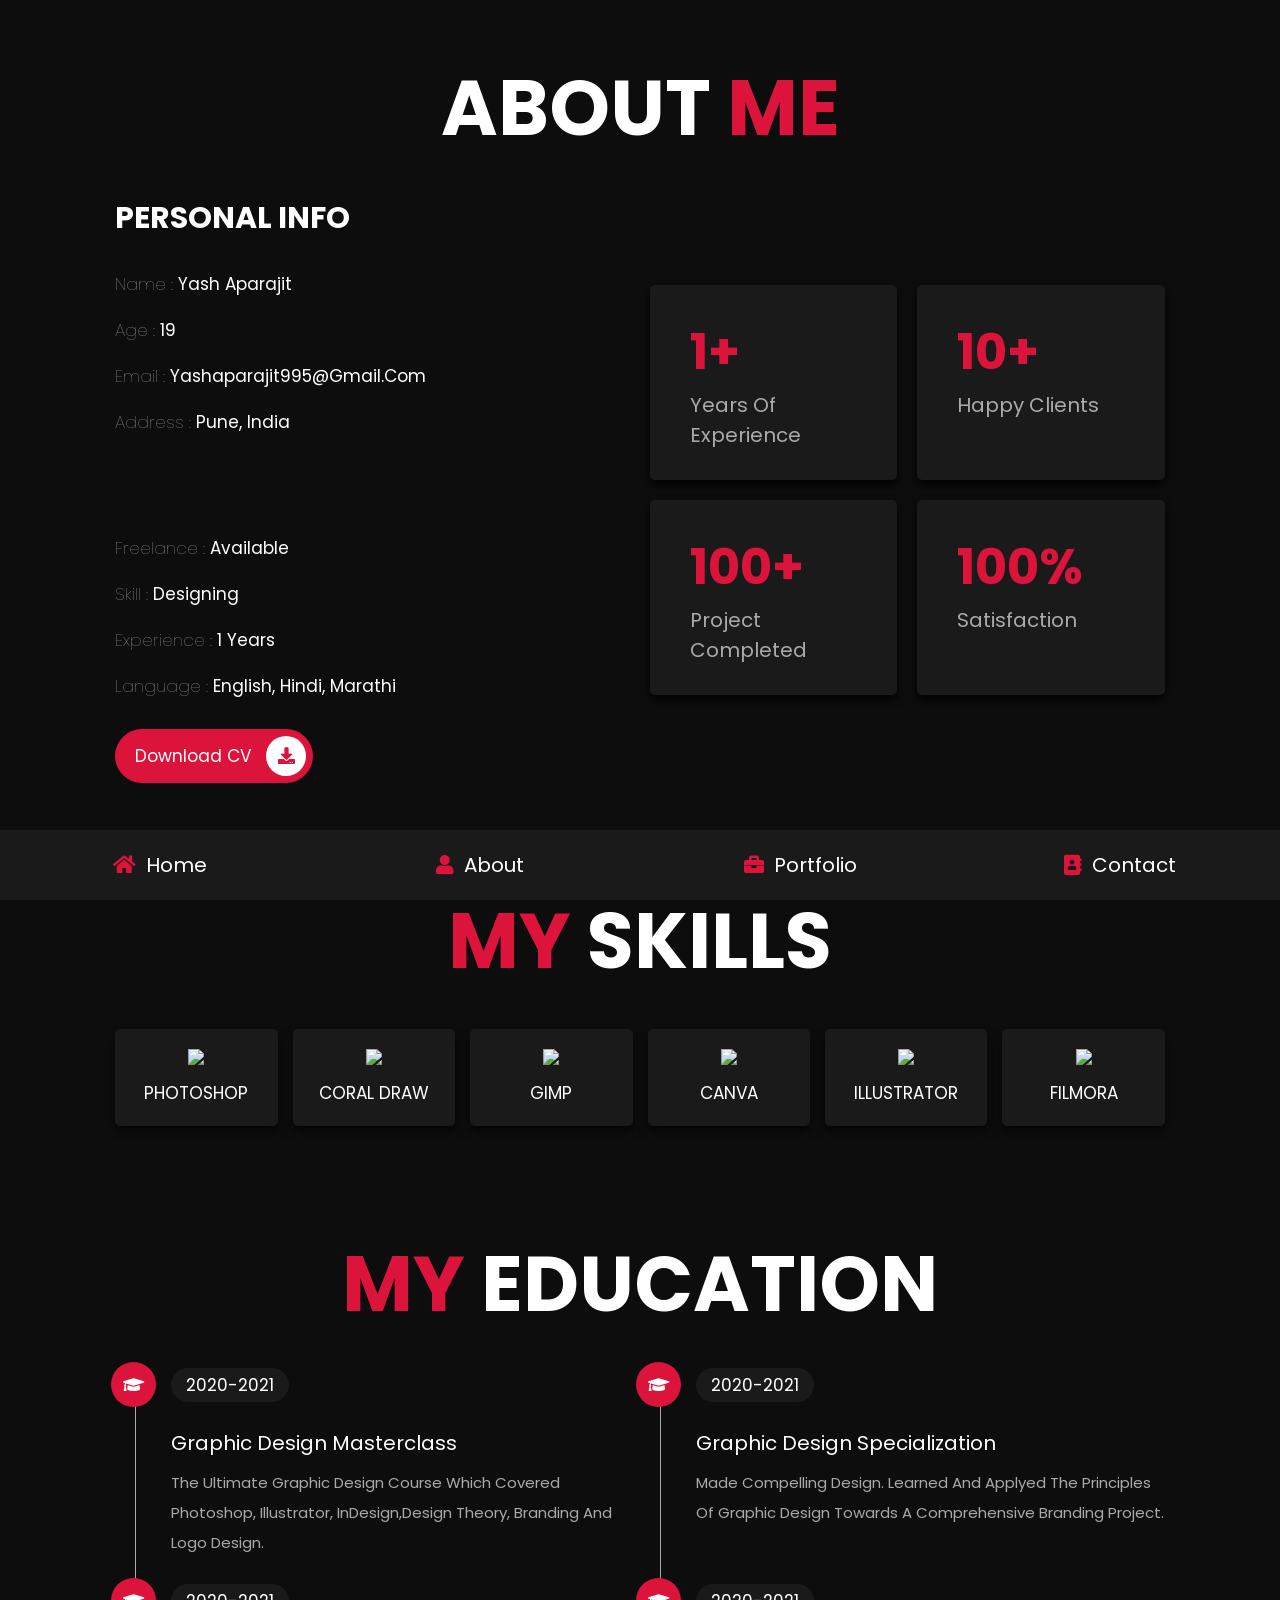
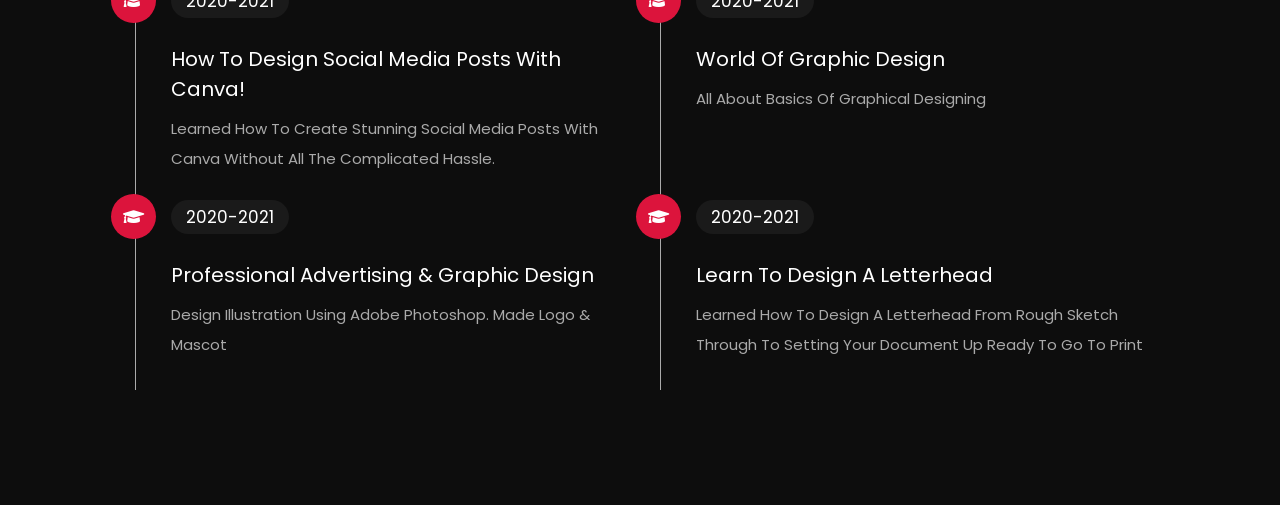
==== about.html @ 3bfcda6c "portfolio" ====
<!DOCTYPE html>
<html lang="en">
<head>
    <meta charset="UTF-8">
    <meta http-equiv="X-UA-Compatible" content="IE=edge">
    <meta name="viewport" content="width=device-width, initial-scale=1.0">
    <title>about</title>

    <!-- font awesome cdn link  -->
    <link rel="stylesheet" href="https://cdnjs.cloudflare.com/ajax/libs/font-awesome/5.15.4/css/all.min.css">

    <!-- custom css file link  -->
    <link rel="stylesheet" href="css/style.css">

</head>
<body>
    
<!-- navbar section starts  -->

<nav class="navbar">
    <a href="index.html"> <i class="fas fa-home"></i> <span>home</span> </a>
    <a href="about.html"> <i class="fas fa-user"></i> <span>about</span> </a>
    <a href="portfolio.html"> <i class="fas fa-briefcase"></i> <span>portfolio</span> </a>
    <a href="contact.html"> <i class="fas fa-address-book"></i> <span>contact</span> </a>
</nav>

<!-- navbar section ends -->

<!-- about section starts  -->

<section class="about">

    <h1 class="heading"> about <span>me</span> </h1>

    <div class="row">

        <div class="info-container">

            <h1>personal info</h1>

            <div class="box-container">

                <div class="box">
                    <h3> <span>name : </span> Yash Aparajit </h3>
                    <h3> <span>age : </span> 19 </h3>
                    <h3> <span>email : </span> Yashaparajit995@gmail.com </h3>
                    <h3> <span>address : </span> Pune, india </h3>
                </div>
    
                <div class="box">
                    <h3> <span>freelance : </span> available </h3>
                    <h3> <span>skill : </span> Designing </h3>
                    <h3> <span>experience : </span> 1 years </h3>
                    <h3> <span>language : </span> english, hindi, marathi </h3>
                </div>
                

            </div>

            <a href="E:\coding\Graphic Portfolio\personal portfolio\images\PORTFOLIO.png" class="btn"> download CV <i class="fas fa-download"></i> </a>

        </div>

        <div class="count-container">

            <div class="box">
                <h3>1+</h3>
                <p>years of experience</p>
            </div>

            <div class="box">
                <h3>10+</h3>
                <p>happy clients</p>
            </div>

            <div class="box">
                <h3>100+</h3>
                <p>project completed</p>
            </div>

            <div class="box">
                <h3>100%</h3>
                <p>Satisfaction</p>
            </div>

        </div>

    </div>

</section>

<!-- about section ends -->

<!-- skills section starts  -->

<section class="skills">

    <h1 class="heading"> <span>my</span> skills </h1>

    <div class="box-container">
        <div class="box">
            <img src="E:\coding\Graphic Portfolio\personal portfolio\images\01photoshop.png">
            <h3>Photoshop</h3>
        </div>
        <div class="box">
            <img src="E:\coding\Graphic Portfolio\personal portfolio\images\02coral draw.png">
            <h3>Coral Draw</h3>
        </div>
        <div class="box">
            <img src="E:\coding\Graphic Portfolio\personal portfolio\images\03gimp.png">
            <h3>Gimp</h3>
        </div>
        <div class="box">
            <img src="E:\coding\Graphic Portfolio\personal portfolio\images\04 canva.png">
            <h3>Canva</h3>
        </div>
        <div class="box">
            <img src="E:\coding\Graphic Portfolio\personal portfolio\images\05illustrator.png">
            <h3>Illustrator</h3>
        </div>
        <div class="box">
            <img src="E:\coding\Graphic Portfolio\personal portfolio\images\06filmora.png">
            <h3>Filmora</h3>
        </div>
    </div>

</section>

<!-- skills section ends -->

<!-- education section starts  -->

<section class="education">

    <h1 class="heading"> <span>my</span> education </h1>

    <div class="box-container">

        <div class="box">
            <i class="fas fa-graduation-cap"></i>
            <span>2020-2021</span>
            <h3>Graphic Design Masterclass</h3>
            <p>The Ultimate Graphic Design Course Which Covered Photoshop, Illustrator, InDesign,Design Theory, Branding and Logo Design.</p>
        </div>

        <div class="box">
            <i class="fas fa-graduation-cap"></i>
            <span>2020-2021</span>
            <h3>Graphic Design Specialization</h3>
            <p>Made Compelling Design. Learned and applyed the principles of graphic design towards a comprehensive branding project.</p>
        </div>

        <div class="box">
            <i class="fas fa-graduation-cap"></i>
            <span>2020-2021</span>
            <h3>How To Design Social Media Posts with Canva!</h3>
            <p>Learned how to create stunning social media posts with Canva without all the complicated hassle.</p>
        </div>

        <div class="box">
            <i class="fas fa-graduation-cap"></i>
            <span>2020-2021</span>
            <h3>World of Graphic Design</h3>
            <p>All about basics of Graphical designing</p>
        </div>

        <div class="box">
            <i class="fas fa-graduation-cap"></i>
            <span>2020-2021</span>
            <h3>Professional Advertising & Graphic Design</h3>
            <p>Design Illustration using Adobe Photoshop. Made logo & Mascot</p>
        </div>

        <div class="box">
            <i class="fas fa-graduation-cap"></i>
            <span>2020-2021</span>
            <h3>Learn to Design a Letterhead</h3>
            <p>Learned how to design a letterhead from rough sketch through to setting your document up ready to go to print</p>
        </div>

    </div>

</section>

<!-- education section ends -->

</body>
</html>
---- css/style.css ----
@import url("https://fonts.googleapis.com/css2?family=Poppins:wght@100;300;400;500;600;700&display=swap");
* {
  font-family: 'Poppins', sans-serif;
  margin: 0;
  padding: 0;
  -webkit-box-sizing: border-box;
          box-sizing: border-box;
  text-decoration: none;
  outline: none;
  border: none;
  text-transform: capitalize;
}

html {
  font-size: 62.5%;
  overflow-x: hidden;
}

html::-webkit-scrollbar {
  width: 1rem;
}

html::-webkit-scrollbar-track {
  background: #0d0d0d;
}

html::-webkit-scrollbar-thumb {
  background: crimson;
  border-radius: 5rem;
}

body {
  background: #0d0d0d;
  padding-bottom: 6.5rem;
}

section {
  padding: 5rem 9%;
}

.heading {
  text-align: center;
  font-size: 6vw;
  color: #fff;
  margin-bottom: 3rem;
  text-transform: uppercase;
}

.heading span {
  text-transform: uppercase;
  color: crimson;
}

.btn {
  display: inline-block;
  margin-top: 1rem;
  border-radius: 5rem;
  background: crimson;
  padding: .7rem;
  font-size: 1.7rem;
  color: #fff;
  padding-left: 2rem;
}

.btn i {
  height: 4rem;
  width: 4rem;
  line-height: 4rem;
  font-size: 1.7rem;
  text-align: center;
  background: #fff;
  color: crimson;
  border-radius: 50%;
  margin-left: 1rem;
  -webkit-transition: .2s linear;
  transition: .2s linear;
}

.btn:hover i {
  margin-left: 2rem;
}

.navbar {
  position: fixed;
  bottom: 0;
  left: 0;
  right: 0;
  display: -webkit-box;
  display: -ms-flexbox;
  display: flex;
  z-index: 1000;
  -webkit-box-align: end;
      -ms-flex-align: end;
          align-items: flex-end;
}

.navbar a {
  padding: 2rem;
  font-size: 2rem;
  background: #1a1a1a;
  -webkit-box-flex: 1;
      -ms-flex: 1;
          flex: 1;
  color: #fff;
  text-align: center;
  -webkit-transition: .2s linear;
  transition: .2s linear;
}

.navbar a i {
  color: crimson;
  padding-right: .5rem;
}

.navbar a:hover {
  background: crimson;
  padding-bottom: 6rem;
}

.navbar a:hover i {
  color: #fff;
}

.home {
  display: -webkit-box;
  display: -ms-flexbox;
  display: flex;
  -webkit-box-align: center;
      -ms-flex-align: center;
          align-items: center;
  -ms-flex-wrap: wrap;
      flex-wrap: wrap;
  gap: 4rem;
  min-height: calc(100vh - 6.5rem);
}

.home .image {
  -webkit-box-flex: 1;
      -ms-flex: 1 1 42rem;
          flex: 1 1 42rem;
  text-align: center;
}

.home .image img {
  height: 50rem;
  width: 50rem;
  border-radius: 30% 70% 70% 30% / 30% 30% 70% 70%;
}

.home .content {
  -webkit-box-flex: 1;
      -ms-flex: 1 1 42rem;
          flex: 1 1 42rem;
}

.home .content h3 {
  color: #fff;
  font-size: 4rem;
  padding-bottom: .5rem;
}

.home .content span {
  font-size: 3rem;
  color: crimson;
  padding: .5rem 0;
  display: block;
}

.home .content p {
  font-size: 1.5rem;
  color: #aaa;
  padding: 1rem 0;
  line-height: 2;
}

.about .row {
  display: -webkit-box;
  display: -ms-flexbox;
  display: flex;
  -webkit-box-align: center;
      -ms-flex-align: center;
          align-items: center;
  -ms-flex-wrap: wrap;
      flex-wrap: wrap;
  gap: 2rem;
}

.about .row .info-container {
  -webkit-box-flex: 1;
      -ms-flex: 1 1 42rem;
          flex: 1 1 42rem;
}

.about .row .info-container h1 {
  font-size: 3rem;
  color: #fff;
  text-transform: uppercase;
  padding-bottom: 1rem;
}

.about .row .info-container .box-container {
  padding: 1rem 0;
  display: -webkit-box;
  display: -ms-flexbox;
  display: flex;
  -ms-flex-wrap: wrap;
      flex-wrap: wrap;
  gap: 8rem;
}

.about .row .info-container .box-container .box {
  -webkit-box-flex: 1;
      -ms-flex: 1 1 20rem;
          flex: 1 1 20rem;
}

.about .row .info-container .box-container .box h3 {
  font-size: 1.7rem;
  color: #fff;
  padding: 1rem 0;
  font-weight: normal;
}

.about .row .info-container .box-container .box h3 span {
  color: #aaa;
  font-weight: lighter;
}

.about .row .count-container {
  -webkit-box-flex: 1;
      -ms-flex: 1 1 42rem;
          flex: 1 1 42rem;
  display: -webkit-box;
  display: -ms-flexbox;
  display: flex;
  -ms-flex-wrap: wrap;
      flex-wrap: wrap;
  gap: 2rem;
}

.about .row .count-container .box {
  -webkit-box-flex: 1;
      -ms-flex: 1 1 20rem;
          flex: 1 1 20rem;
  padding: 3rem 4rem;
  border-radius: .5rem;
  background: #1a1a1a;
  -webkit-box-shadow: 0 0.5rem 1rem rgba(0, 0, 0, 0.9);
          box-shadow: 0 0.5rem 1rem rgba(0, 0, 0, 0.9);
}

.about .row .count-container .box h3 {
  font-size: 5rem;
  color: crimson;
}

.about .row .count-container .box p {
  font-size: 2rem;
  color: #aaa;
}

.skills .box-container {
  display: -ms-grid;
  display: grid;
  -ms-grid-columns: (minmax(16rem, 1fr))[auto-fit];
      grid-template-columns: repeat(auto-fit, minmax(16rem, 1fr));
  gap: 1.5rem;
}

.skills .box-container .box {
  padding: 2rem;
  text-align: center;
  -webkit-box-shadow: 0 0.5rem 1rem rgba(0, 0, 0, 0.7);
          box-shadow: 0 0.5rem 1rem rgba(0, 0, 0, 0.7);
  border-radius: .5rem;
  background: #1a1a1a;
}

.skills .box-container .box:hover {
  background: #fff;
}

.skills .box-container .box:hover h3 {
  color: #0d0d0d;
}

.skills .box-container .box img {
  height: 7rem;
  margin-bottom: 1rem;
}

.skills .box-container .box h3 {
  color: #fff;
  font-size: 1.7rem;
  font-weight: normal;
  text-transform: uppercase;
}

.education .box-container {
  display: -webkit-box;
  display: -ms-flexbox;
  display: flex;
  -ms-flex-wrap: wrap;
      flex-wrap: wrap;
}

.education .box-container .box {
  -webkit-box-flex: 1;
      -ms-flex: 1 1 40rem;
          flex: 1 1 40rem;
  margin-left: 2rem;
  padding-top: 0;
  padding-bottom: 0;
  padding-left: 3.5rem;
  padding-bottom: 3rem;
  border-left: 0.1rem solid #aaa;
  position: relative;
}

.education .box-container .box i {
  height: 4.5rem;
  width: 4.5rem;
  line-height: 4.5rem;
  font-size: 1.7rem;
  border-radius: 50%;
  background: crimson;
  color: #fff;
  text-align: center;
  position: absolute;
  top: -1rem;
  left: -2.5rem;
}

.education .box-container .box span {
  font-size: 1.7rem;
  color: #fff;
  border-radius: 5rem;
  padding: .5rem 1.5rem;
  background: #1a1a1a;
}

.education .box-container .box h3 {
  font-size: 2rem;
  padding: 1rem 0;
  color: #fff;
  padding-top: 3rem;
  font-weight: normal;
}

.education .box-container .box p {
  font-size: 1.5rem;
  color: #aaa;
  line-height: 2;
}

.portfolio {
  text-align: center;
}

.portfolio .box-container {
  display: -ms-grid;
  display: grid;
  -ms-grid-columns: (minmax(31rem, 1fr))[auto-fit];
      grid-template-columns: repeat(auto-fit, minmax(31rem, 1fr));
  gap: 1.5rem;
  margin-bottom: 2rem;
}

.portfolio .box-container .box {
  height: 30rem;
  overflow: hidden;
  position: relative;
}

.portfolio .box-container .box:hover .content {
  -webkit-transform: translateY(0%);
          transform: translateY(0%);
}

.portfolio .box-container .box img {
  height: 100%;
  width: 100%;
  -o-object-fit: cover;
     object-fit: cover;
}

.portfolio .box-container .box .content {
  position: absolute;
  top: 0;
  left: 0;
  height: 100%;
  width: 100%;
  background: #1a1a1a;
  display: -webkit-box;
  display: -ms-flexbox;
  display: flex;
  -webkit-box-orient: vertical;
  -webkit-box-direction: normal;
      -ms-flex-flow: column;
          flex-flow: column;
  -webkit-box-align: center;
      -ms-flex-align: center;
          align-items: center;
  -webkit-box-pack: center;
      -ms-flex-pack: center;
          justify-content: center;
  padding: 2rem;
  -webkit-transform: translateY(-100%);
          transform: translateY(-100%);
  -webkit-transition: .2s linear;
  transition: .2s linear;
}

.portfolio .box-container .box .content h3 {
  font-size: 2.5rem;
  color: #fff;
  text-transform: uppercase;
  font-weight: normal;
}

.portfolio .box-container .box .content p {
  padding: 1rem 0;
  font-size: 1.5rem;
  line-height: 2;
  color: #aaa;
}

.portfolio .box-container .box .content a {
  font-size: 2rem;
  color: crimson;
}

.portfolio .box-container .box .content a:hover {
  color: #fff;
}

.blogs .box-container {
  display: -ms-grid;
  display: grid;
  -ms-grid-columns: (minmax(31rem, 1fr))[auto-fit];
      grid-template-columns: repeat(auto-fit, minmax(31rem, 1fr));
  gap: 1.5rem;
}

.blogs .box-container .box {
  text-align: center;
  padding: 2rem;
  border-radius: .5rem;
  background: #1a1a1a;
  -webkit-box-shadow: 0 0.5rem 1rem rgba(0, 0, 0, 0.7);
          box-shadow: 0 0.5rem 1rem rgba(0, 0, 0, 0.7);
}

.blogs .box-container .box:hover .image img {
  -webkit-transform: scale(1.2);
          transform: scale(1.2);
}

.blogs .box-container .box .image {
  height: 25rem;
  width: 100%;
  border-radius: .5rem;
  overflow: hidden;
}

.blogs .box-container .box .image img {
  height: 100%;
  width: 100%;
  -o-object-fit: cover;
     object-fit: cover;
  -webkit-transition: .2s linear;
  transition: .2s linear;
}

.blogs .box-container .box .content .icons {
  position: relative;
  top: -1rem;
  border-radius: .5rem;
  padding: 1.5rem;
  display: inline-block;
  background: #0d0d0d;
}

.blogs .box-container .box .content .icons a {
  font-size: 1.4rem;
  margin: 0 1rem;
  color: #fff;
}

.blogs .box-container .box .content .icons a:hover {
  color: crimson;
}

.blogs .box-container .box .content .icons a i {
  padding-right: .5rem;
  color: crimson;
}

.blogs .box-container .box .content h3 {
  font-size: 2rem;
  color: #fff;
  font-weight: normal;
}

.blogs .box-container .box .content p {
  font-size: 1.5rem;
  color: #aaa;
  padding: 1rem 0;
  line-height: 2;
}

.contact .row {
  display: -webkit-box;
  display: -ms-flexbox;
  display: flex;
  -webkit-box-align: center;
      -ms-flex-align: center;
          align-items: center;
  -ms-flex-wrap: wrap;
      flex-wrap: wrap;
  gap: 2rem;
}

.contact .row .info-container {
  width: 40rem;
}

.contact .row .info-container h1 {
  font-size: 3rem;
  text-transform: uppercase;
  color: #fff;
  padding-bottom: 1rem;
}

.contact .row .info-container p {
  font-size: 1.5rem;
  line-height: 2;
  color: #aaa;
  padding: 1rem 0;
}

.contact .row .info-container .box-container {
  padding: 2rem 0;
}

.contact .row .info-container .box-container .box {
  display: -webkit-box;
  display: -ms-flexbox;
  display: flex;
  gap: 2rem;
  padding: 1rem 0;
}

.contact .row .info-container .box-container .box i {
  font-size: 3rem;
  color: crimson;
}

.contact .row .info-container .box-container .box h3 {
  font-size: 2rem;
  color: #fff;
}

.contact .row .info-container .share a {
  font-size: 2rem;
  height: 4.5rem;
  width: 4.5rem;
  line-height: 4.5rem;
  border-radius: 50%;
  background: #1a1a1a;
  color: #fff;
  text-align: center;
  margin-right: .3rem;
}

.contact .row .info-container .share a:hover {
  background: crimson;
}

.contact .row form {
  -webkit-box-flex: 1;
      -ms-flex: 1 1 42rem;
          flex: 1 1 42rem;
}

.contact .row form .inputBox {
  display: -webkit-box;
  display: -ms-flexbox;
  display: flex;
  -ms-flex-wrap: wrap;
      flex-wrap: wrap;
  -webkit-box-pack: justify;
      -ms-flex-pack: justify;
          justify-content: space-between;
}

.contact .row form .inputBox input {
  width: 49%;
}

.contact .row form .inputBox input,
.contact .row form textarea {
  border-radius: 5rem;
  padding: 1.2rem 1.8rem;
  font-size: 1.6rem;
  color: #fff;
  text-transform: none;
  margin: .7rem 0;
  background: #1a1a1a;
}

.contact .row form textarea {
  width: 100%;
  border-radius: 1rem;
  resize: none;
  height: 25rem;
}

.contact .row form .btn {
  padding: 1rem 3rem;
  cursor: pointer;
}

.contact .row form .btn:hover {
  background: #fff;
  color: #0d0d0d;
}

@media (max-width: 1200px) {
  html {
    font-size: 55%;
  }
  section {
    padding: 3rem 2rem;
  }
}

@media (max-width: 768px) {
  .heading {
    font-size: 12vw;
  }
  .navbar a i {
    padding: 0;
  }
  .navbar a span {
    display: none;
  }
  .navbar a:hover {
    padding-bottom: 2rem;
  }
  .home {
    text-align: center;
    gap: 2rem;
  }
  .home .image img {
    height: 30rem;
    width: 30rem;
  }
  .home .content h3 {
    font-size: 3rem;
  }
  .home .content span {
    font-size: 2.5rem;
  }
  .contact .row form .inputBox input {
    width: 100%;
    margin-bottom: 1rem;
  }
}

@media (max-width: 450px) {
  html {
    font-size: 50%;
  }
}
/*# sourceMappingURL=style.css.map */
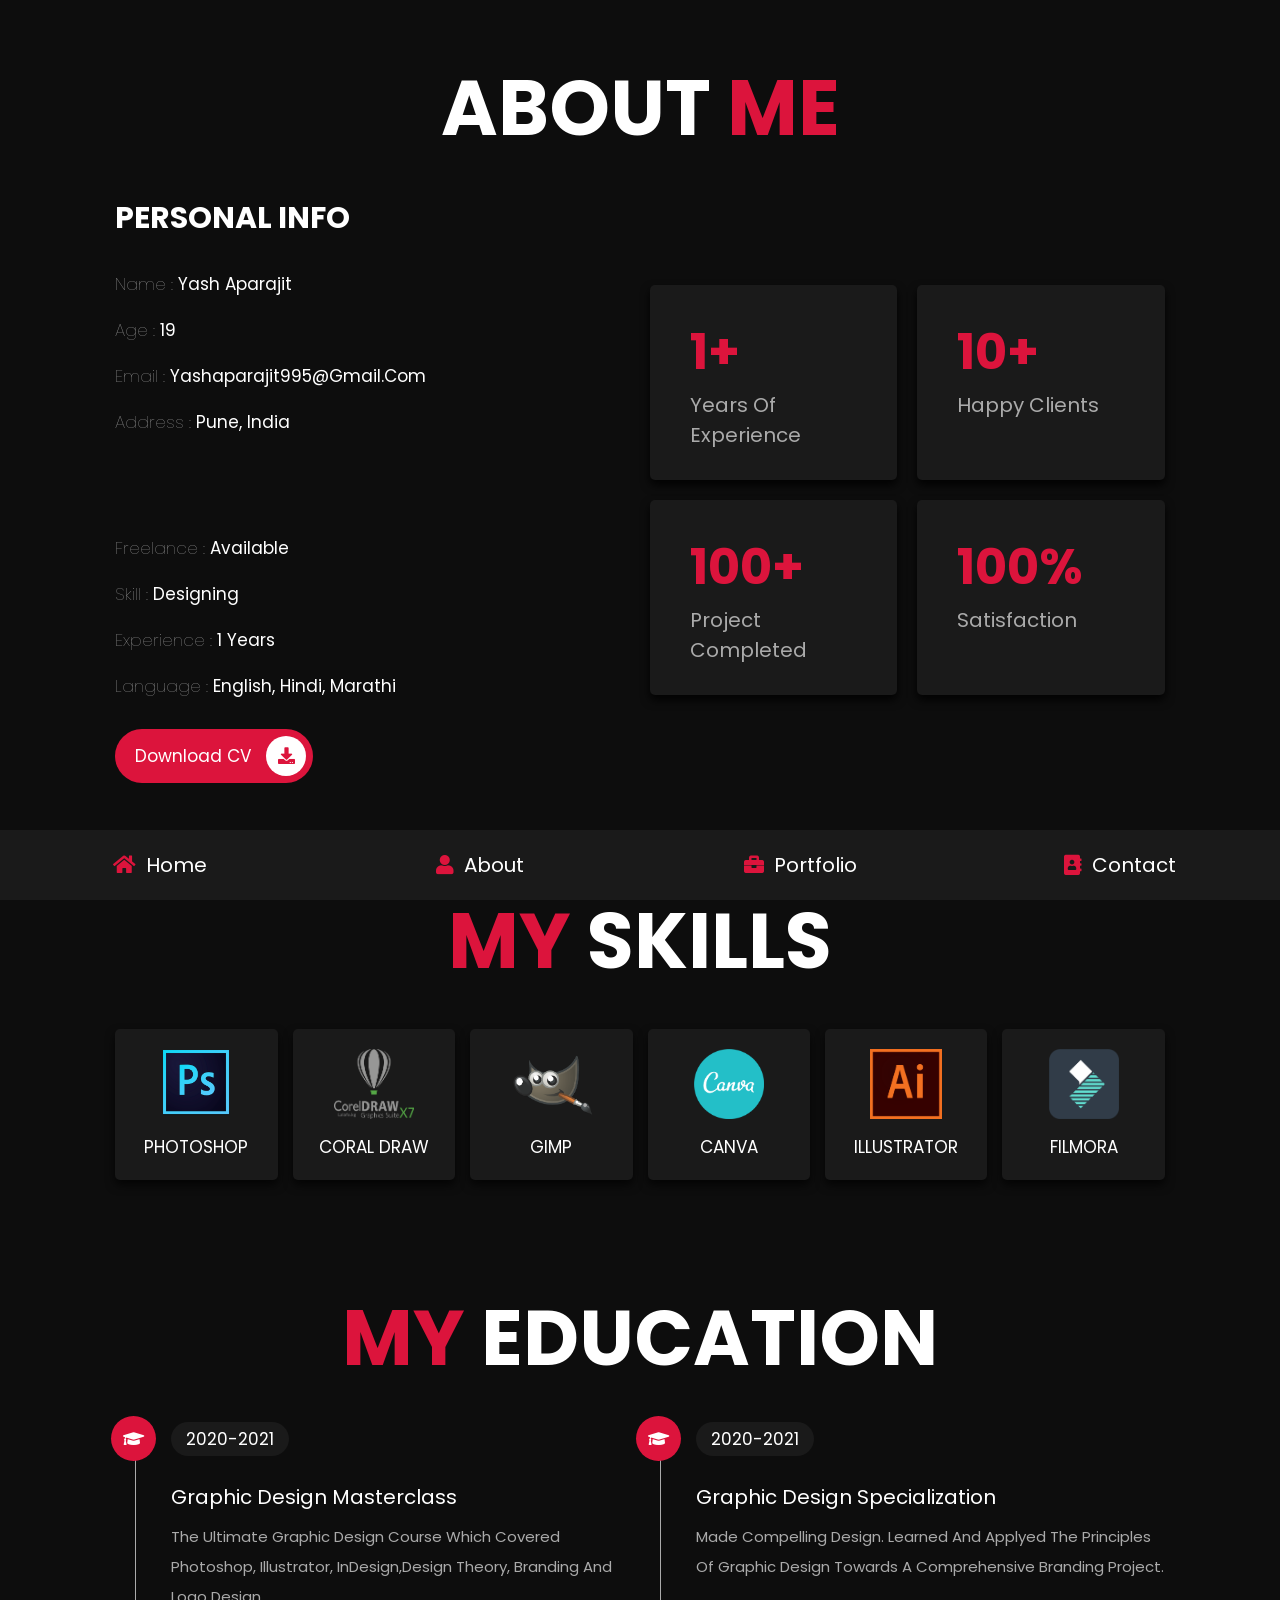
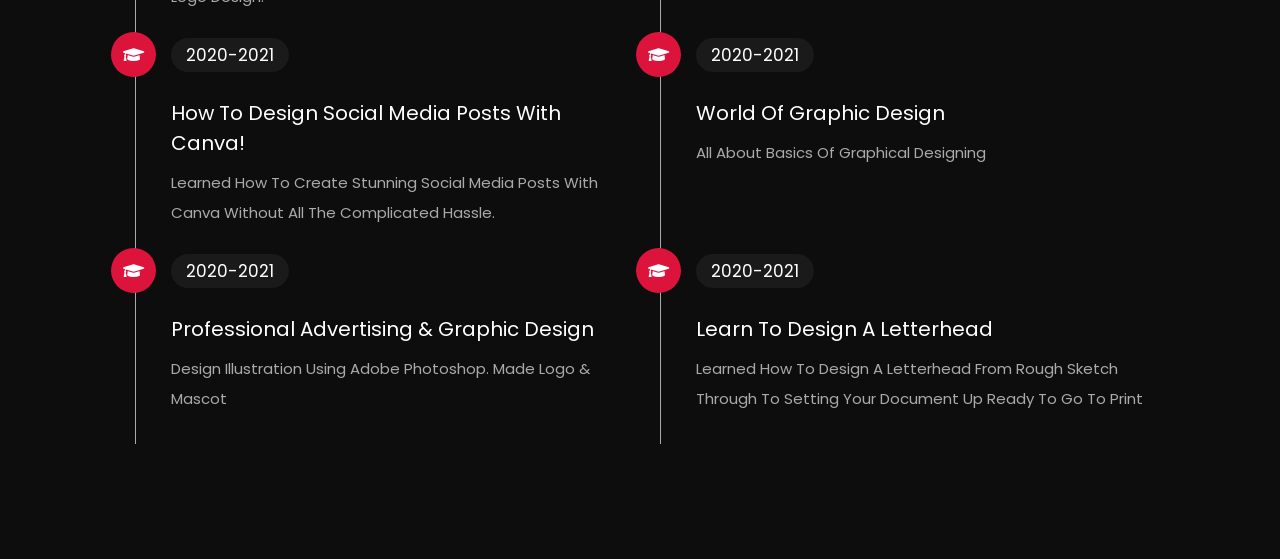
==== commit e131f23c: "Update about.html" ====
--- a/about.html
+++ b/about.html
@@ -57,7 +57,7 @@
 
             </div>
 
-            <a href="E:\coding\Graphic Portfolio\personal portfolio\images\PORTFOLIO.png" class="btn"> download CV <i class="fas fa-download"></i> </a>
+            <a href="images\PORTFOLIO.png" class="btn"> download CV <i class="fas fa-download"></i> </a>
 
         </div>
 
@@ -99,27 +99,27 @@
 
     <div class="box-container">
         <div class="box">
-            <img src="E:\coding\Graphic Portfolio\personal portfolio\images\01photoshop.png">
+            <img src="images\01photoshop.png">
             <h3>Photoshop</h3>
         </div>
         <div class="box">
-            <img src="E:\coding\Graphic Portfolio\personal portfolio\images\02coral draw.png">
+            <img src="images\02coral draw.png">
             <h3>Coral Draw</h3>
         </div>
         <div class="box">
-            <img src="E:\coding\Graphic Portfolio\personal portfolio\images\03gimp.png">
+            <img src="images\03gimp.png">
             <h3>Gimp</h3>
         </div>
         <div class="box">
-            <img src="E:\coding\Graphic Portfolio\personal portfolio\images\04 canva.png">
+            <img src="images\04 canva.png">
             <h3>Canva</h3>
         </div>
         <div class="box">
-            <img src="E:\coding\Graphic Portfolio\personal portfolio\images\05illustrator.png">
+            <img src="images\05illustrator.png">
             <h3>Illustrator</h3>
         </div>
         <div class="box">
-            <img src="E:\coding\Graphic Portfolio\personal portfolio\images\06filmora.png">
+            <img src="images\06filmora.png">
             <h3>Filmora</h3>
         </div>
     </div>
@@ -185,4 +185,4 @@
 <!-- education section ends -->
 
 </body>
-</html>+</html>
